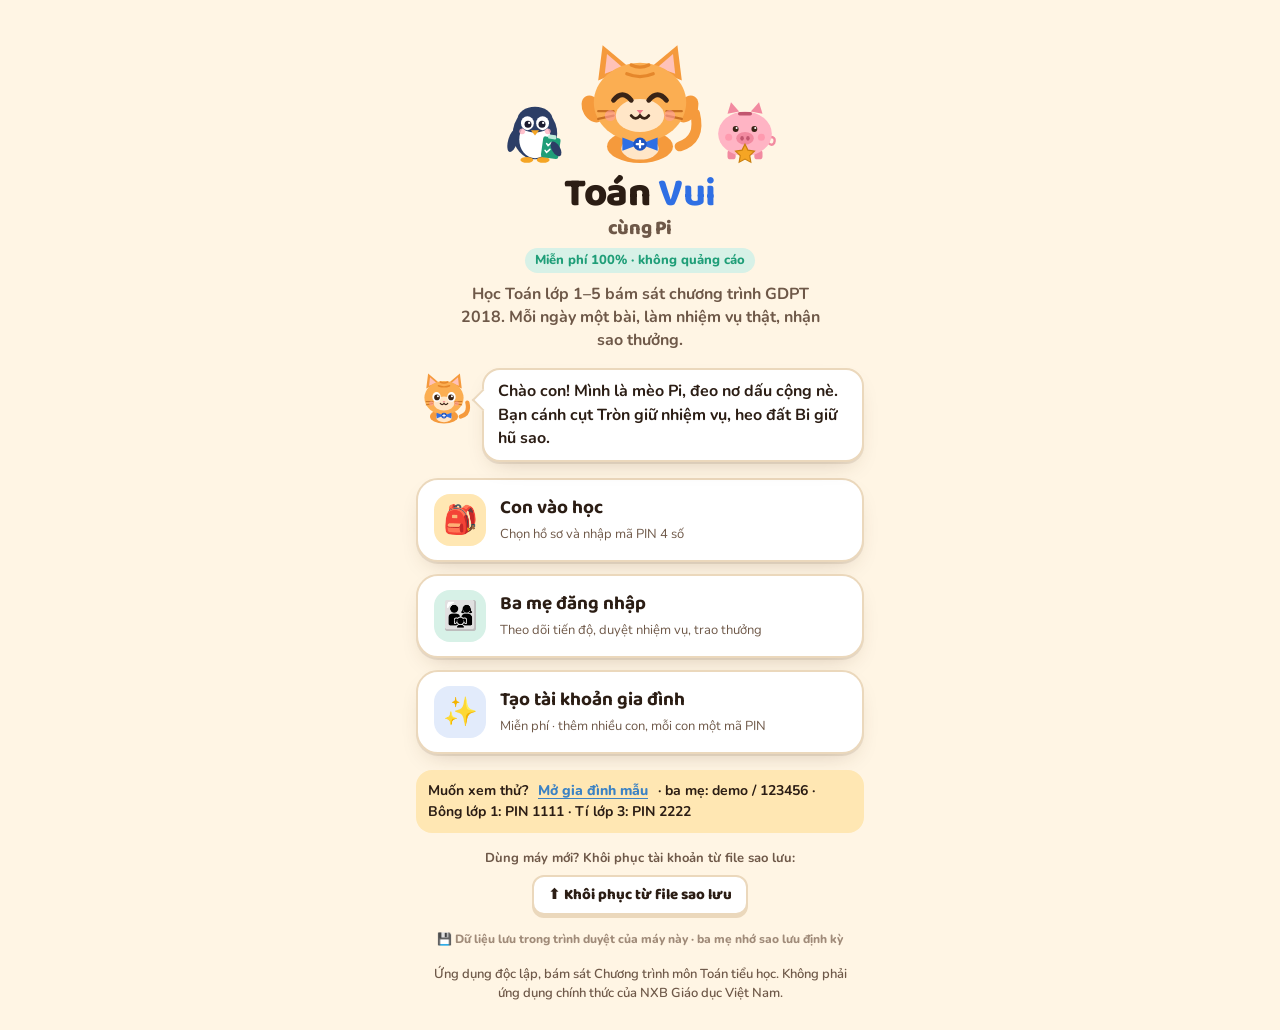
==== index.html @ 1ff0432c "Xây dựng web app Toán Vui cùng Pi: học Toán lớp 1–5 theo chương trình GDPT 2018 - Lộ trình 206 bài t" ====
<!doctype html><html lang="vi"><head><meta charset="utf-8">
<meta name="viewport" content="width=device-width,initial-scale=1,viewport-fit=cover">
<title>Toán Vui cùng Pi</title>
<meta name="description" content="Học Toán tiểu học lớp 1–5 bám sát Chương trình GDPT 2018: bài học tuần tự, nhiệm vụ thực tế, sao thưởng. Miễn phí, ứng dụng độc lập.">
<meta name="theme-color" content="#FFF5E4"><meta name="apple-mobile-web-app-capable" content="yes"><meta name="mobile-web-app-capable" content="yes">
<link rel="icon" type="image/png" sizes="64x64" href="favicon.png"><link rel="icon" type="image/svg+xml" href="pi-cat.svg">
<link rel="apple-touch-icon" sizes="180x180" href="apple-touch-icon.png"><meta name="apple-mobile-web-app-title" content="Toán Vui"><meta name="apple-mobile-web-app-status-bar-style" content="default">
<link rel="manifest" href="manifest.webmanifest">
<link rel="preconnect" href="https://fonts.googleapis.com"><link rel="preconnect" href="https://fonts.gstatic.com" crossorigin>
<link rel="stylesheet" href="https://fonts.googleapis.com/css2?family=Baloo+2:wght@600;700;800&family=Nunito:wght@500;600;700;800&display=swap">
<link rel="stylesheet" href="css/app.css">
</head>
<body><div id="app"></div>
<noscript>Toán Vui cùng Pi cần bật JavaScript.</noscript>
<script src="js/curriculum.js"></script>
<script src="js/gen.js"></script>
<script src="js/mascots.js"></script>
<script src="js/donate.js"></script>
<script src="js/app.js"></script>
</body></html>
---- css/app.css ----
:root{padding-top:env(safe-area-inset-top,0px);padding-bottom:env(safe-area-inset-bottom,0px)}body{margin:0}img{max-width:100%}[hidden]{display:none!important}
/* Bố cục: một cột kiểu ứng dụng điện thoại (tối đa 480px), thanh tab dưới, mascot dẫn đường xuyên suốt. Phong cách đồng bộ với Lumi English. */
:root{
  --bg:#FFF5E4; --bg-2:#FCE9CC; --surface:#FFFFFF; --surface-2:#FFF1DA; --line:#EBD8BC;
  --ink:#2B1D14; --ink-2:#6E5848; --ink-3:#A08B79;
  --pri:#2F6FE4; --pri-ink:#FFFFFF; --gold:#F5A524; --gold-soft:#FFE7B3; --jade:#1F9E78; --jade-soft:#D7F1E7;
  --sky:#3B82C4; --sky-soft:#DCEBFA; --plum:#7C5CC4; --wrong:#E04F3A; --wrong-soft:#FDE1DA;
  --shadow:0 2px 0 rgba(84,52,20,.10),0 10px 24px -12px rgba(84,52,20,.28);
  --f-display:'Baloo 2','Nunito',system-ui,sans-serif;
  --f-body:'Nunito','Baloo 2',system-ui,-apple-system,'Segoe UI',sans-serif;
  --r-lg:22px; --r-md:16px; --r-sm:12px;
}
@media (prefers-color-scheme: dark){:root:not([data-theme="light"]){
  --bg:#1B1310; --bg-2:#241A15; --surface:#2A1F19; --surface-2:#33261E; --line:#4A3829;
  --ink:#FBEFDF; --ink-2:#D3BFAB; --ink-3:#9C8573;
  --pri:#7EA6FF; --pri-ink:#10172A; --gold:#FFC24D; --gold-soft:#4A3716; --jade:#3CC79A; --jade-soft:#173B30;
  --sky:#6AA8E6; --sky-soft:#1E3247; --plum:#A88CF0; --wrong:#FF7A63; --wrong-soft:#4A221B;
  --shadow:0 2px 0 rgba(0,0,0,.35),0 12px 26px -14px rgba(0,0,0,.6); color-scheme:dark}}
:root[data-theme="dark"]{
  --bg:#1B1310; --bg-2:#241A15; --surface:#2A1F19; --surface-2:#33261E; --line:#4A3829;
  --ink:#FBEFDF; --ink-2:#D3BFAB; --ink-3:#9C8573;
  --pri:#7EA6FF; --pri-ink:#10172A; --gold:#FFC24D; --gold-soft:#4A3716; --jade:#3CC79A; --jade-soft:#173B30;
  --sky:#6AA8E6; --sky-soft:#1E3247; --plum:#A88CF0; --wrong:#FF7A63; --wrong-soft:#4A221B;
  --shadow:0 2px 0 rgba(0,0,0,.35),0 12px 26px -14px rgba(0,0,0,.6); color-scheme:dark}

*{box-sizing:border-box}
html,body{height:100%}
body{background:var(--bg);color:var(--ink);font-family:var(--f-body);font-size:16px;line-height:1.45;-webkit-tap-highlight-color:transparent}
body::before{content:"";position:fixed;inset:0 0 auto;height:env(safe-area-inset-top,0px);z-index:10;background:var(--bg)}
button{font:inherit;color:inherit;cursor:pointer;border:0;background:none}
input,select{font:inherit;color:var(--ink)}
:focus-visible{outline:3px solid var(--sky);outline-offset:2px;border-radius:10px}
h1,h2,h3{font-family:var(--f-display);line-height:1.15;margin:0;text-wrap:balance}
p{margin:0}

#app{max-width:480px;margin:0 auto;min-height:100%;position:relative;padding-left:max(16px,env(safe-area-inset-left,0px));padding-right:max(16px,env(safe-area-inset-right,0px));padding-block:14px 110px;display:flex;flex-direction:column;gap:16px}
#app.bare{padding-bottom:28px}

/* ===== mascot ===== */
.mascot{display:block;flex:none}
.bob{animation:bob 2.6s ease-in-out infinite}
@keyframes bob{0%,100%{transform:translateY(0)}50%{transform:translateY(-4px)}}
@keyframes pop{0%{transform:scale(.3);opacity:0}70%{transform:scale(1.15)}100%{transform:scale(1);opacity:1}}
@keyframes shake{0%,100%{transform:translateX(0)}20%,60%{transform:translateX(-7px)}40%,80%{transform:translateX(7px)}}
@keyframes rise{from{transform:translateY(12px);opacity:.0}to{transform:none;opacity:1}}
@media (prefers-reduced-motion:reduce){*{animation:none!important;transition:none!important}}

.bubble{position:relative;background:var(--surface);border:2px solid var(--line);border-radius:18px;padding:10px 14px;font-weight:700;box-shadow:var(--shadow)}
.bubble::before{content:"";position:absolute;left:-9px;top:22px;width:14px;height:14px;background:var(--surface);border-left:2px solid var(--line);border-bottom:2px solid var(--line);transform:rotate(45deg)}
.say{display:flex;align-items:flex-start;gap:10px}
.say .bubble{flex:1;min-width:0}

/* ===== shared ===== */
.card{background:var(--surface);border:2px solid var(--line);border-radius:var(--r-lg);padding:16px;box-shadow:var(--shadow)}
.row{display:flex;align-items:center;gap:10px}
.between{justify-content:space-between}
.wrap{flex-wrap:wrap}
.stack{display:flex;flex-direction:column;gap:12px}
.muted{color:var(--ink-2)}
.tiny{font-size:13px}
.eyebrow{font-family:var(--f-display);font-weight:700;font-size:13px;letter-spacing:.08em;text-transform:uppercase;color:var(--ink-3)}
.h1{font-size:30px;font-weight:800}
.h2{font-size:22px;font-weight:800}
.h3{font-size:18px;font-weight:700}
.num{font-variant-numeric:tabular-nums}
.btn{display:inline-flex;align-items:center;justify-content:center;gap:8px;min-height:52px;padding:0 20px;border-radius:16px;font-family:var(--f-display);font-weight:800;font-size:18px;background:var(--pri);color:var(--pri-ink);box-shadow:0 4px 0 color-mix(in srgb,var(--pri) 70%,#000);transition:transform .08s}
.btn:active{transform:translateY(3px);box-shadow:0 1px 0 color-mix(in srgb,var(--pri) 70%,#000)}
.btn.block{width:100%}
.btn.jade{background:var(--jade);color:#fff;box-shadow:0 4px 0 color-mix(in srgb,var(--jade) 65%,#000)}
.btn.gold{background:var(--gold);color:#2B1D14;box-shadow:0 4px 0 color-mix(in srgb,var(--gold) 65%,#000)}
.btn.ghost{background:var(--surface);color:var(--ink);border:2px solid var(--line);box-shadow:0 3px 0 var(--line)}
.btn.sm{min-height:40px;font-size:15px;padding:0 14px;border-radius:12px}
.btn[disabled]{opacity:.45;pointer-events:none}
.link{color:var(--sky);font-weight:800;text-decoration:underline;text-underline-offset:3px}
.pill{display:inline-flex;align-items:center;gap:5px;padding:3px 10px;border-radius:999px;font-size:13px;font-weight:800;background:var(--surface-2);color:var(--ink-2);white-space:nowrap}
.pill.gold{background:var(--gold-soft);color:color-mix(in srgb,var(--gold) 55%,var(--ink))}
.pill.jade{background:var(--jade-soft);color:var(--jade)}
.pill.red{background:color-mix(in srgb,var(--pri) 14%,var(--surface));color:var(--pri)}
.field{display:flex;flex-direction:column;gap:6px}
.field label{font-weight:800;font-size:14px;color:var(--ink-2)}
.input{min-height:50px;border-radius:14px;border:2px solid var(--line);background:var(--surface);padding:0 14px;width:100%}
.input:focus{border-color:var(--sky);outline:none}
.err{color:var(--wrong);font-weight:700;font-size:14px}
.chips{display:flex;gap:8px;flex-wrap:wrap}
.chip{min-height:42px;padding:0 14px;border-radius:12px;border:2px solid var(--line);background:var(--surface);font-weight:800}
.chip.on{border-color:var(--c,var(--pri));background:color-mix(in srgb,var(--c,var(--pri)) 14%,var(--surface));color:var(--c,var(--pri))}
.divider{height:2px;background:var(--line);border-radius:2px}
.toast{position:fixed;left:50%;bottom:calc(96px + env(safe-area-inset-bottom,0px));transform:translateX(-50%);background:var(--ink);color:var(--bg);padding:10px 16px;border-radius:14px;font-weight:800;z-index:60;max-width:calc(100% - 32px);text-align:center;animation:rise .25s}

/* ===== welcome ===== */
.hero{display:flex;flex-direction:column;align-items:center;text-align:center;gap:10px;padding-top:18px}
.brand{font-family:var(--f-display);font-weight:800;font-size:40px;letter-spacing:-.01em;line-height:1}
.brand b{color:var(--pri)}
.cast{display:flex;align-items:flex-end;justify-content:center;gap:4px}
.choice{display:flex;align-items:center;gap:14px;text-align:left;padding:14px 16px;border-radius:var(--r-lg);background:var(--surface);border:2px solid var(--line);box-shadow:var(--shadow);width:100%}
.choice .ic{width:52px;height:52px;border-radius:16px;display:grid;place-items:center;font-size:28px;flex:none;background:var(--surface-2)}
.choice b{font-family:var(--f-display);font-size:19px;display:block}

/* ===== PIN ===== */
.profiles{display:grid;grid-template-columns:repeat(3,1fr);gap:12px}
.prof{display:flex;flex-direction:column;align-items:center;gap:6px;padding:14px 6px;border-radius:var(--r-lg);background:var(--surface);border:2px solid var(--line);box-shadow:var(--shadow);font-weight:800}
.ava{width:64px;height:64px;border-radius:50%;display:grid;place-items:center;font-size:36px;background:var(--ac,var(--surface-2));flex:none}
.ava.sm{width:42px;height:42px;font-size:24px}
.ava.xs{width:32px;height:32px;font-size:18px}
.dots{display:flex;gap:14px;justify-content:center;margin:6px 0}
.dots i{width:18px;height:18px;border-radius:50%;border:3px solid var(--ink-3)}
.dots i.on{background:var(--pri);border-color:var(--pri)}
.dots.bad{animation:shake .35s}
.pad{display:grid;grid-template-columns:repeat(3,1fr);gap:10px;max-width:300px;margin:0 auto;width:100%}
.pad button{height:62px;border-radius:18px;background:var(--surface);border:2px solid var(--line);font-family:var(--f-display);font-size:26px;font-weight:800;box-shadow:0 3px 0 var(--line)}
.pad button:active{transform:translateY(2px);box-shadow:none}

/* ===== child header ===== */
.topbar{display:flex;align-items:center;gap:10px;position:sticky;top:env(safe-area-inset-top,0px);z-index:5;background:var(--bg);padding-block:6px}
.topbar .who{flex:1;min-width:0}
.topbar .who b{font-family:var(--f-display);font-size:19px;display:block;line-height:1.1;white-space:nowrap;overflow:hidden;text-overflow:ellipsis}
.statpill{display:inline-flex;align-items:center;gap:4px;padding:6px 10px;border-radius:999px;background:var(--surface);border:2px solid var(--line);font-weight:800;font-size:15px;font-variant-numeric:tabular-nums}

/* ===== world + path ===== */
.world{border-radius:var(--r-lg);padding:16px;color:#fff;background:var(--c);position:relative;overflow:hidden;display:flex;gap:12px;align-items:center}
.world::after{content:"";position:absolute;right:-30px;top:-30px;width:140px;height:140px;border-radius:50%;background:rgba(255,255,255,.12)}
.world .t{font-family:var(--f-display);font-weight:800;font-size:24px;line-height:1.05}
.world .s{font-weight:700;opacity:.92;font-size:14px}
.world .bar{height:10px;border-radius:10px;background:rgba(255,255,255,.3);overflow:hidden;margin-top:8px}
.world .bar i{display:block;height:100%;background:#fff;border-radius:10px}
.gradebar{display:flex;gap:6px;overflow-x:auto;padding-bottom:2px}
.gradebar .chip{flex:none}
.path{display:flex;flex-direction:column;align-items:center;gap:20px;padding:14px 0 10px}
.book{align-self:stretch;display:flex;align-items:center;gap:10px;margin:8px 0 2px}
.book::before,.book::after{content:"";flex:1;height:2px;background:var(--line)}
.book span{font-family:var(--f-display);font-weight:800;color:var(--ink-3);font-size:14px;letter-spacing:.06em;text-transform:uppercase}
.node{display:flex;flex-direction:column;align-items:center;gap:4px;transform:translateX(calc(var(--x,0) * 1px));width:150px}
.node .disc{width:78px;height:78px;border-radius:50%;display:grid;place-items:center;font-size:34px;background:var(--c);box-shadow:0 6px 0 color-mix(in srgb,var(--c) 62%,#000);position:relative;transition:transform .1s}
.node:active .disc{transform:translateY(4px);box-shadow:0 2px 0 color-mix(in srgb,var(--c) 62%,#000)}
.node.review .disc{border-radius:24px;background:var(--gold);box-shadow:0 6px 0 color-mix(in srgb,var(--gold) 60%,#000)}
.node.locked .disc{background:var(--surface-2);box-shadow:0 6px 0 var(--line);filter:grayscale(1);opacity:.75}
.node.current .disc{outline:5px solid color-mix(in srgb,var(--c) 35%,transparent);outline-offset:4px}
.node .no{position:absolute;bottom:-6px;right:-6px;background:var(--surface);color:var(--ink);border:2px solid var(--line);border-radius:999px;font-size:12px;font-weight:800;padding:0 7px;font-family:var(--f-display)}
.node .lbl{font-weight:800;font-size:14px;text-align:center;line-height:1.2}
.node .st{font-size:13px;letter-spacing:1px;color:var(--gold);font-weight:800}
.node .here{position:absolute;top:-30px;left:50%;transform:translateX(-50%);background:var(--surface);border:2px solid var(--line);border-radius:10px;padding:0 8px;font-size:12px;font-weight:800;white-space:nowrap;color:var(--ink)}

/* ===== sheet ===== */
.scrim{position:fixed;inset:0;background:rgba(30,18,10,.45);z-index:40;display:flex;align-items:flex-end;justify-content:center;animation:rise .15s}
.sheet{background:var(--bg);width:100%;max-width:480px;max-height:88%;overflow:auto;border-radius:26px 26px 0 0;padding:18px max(16px,env(safe-area-inset-right,0px)) calc(22px + env(safe-area-inset-bottom,0px)) max(16px,env(safe-area-inset-left,0px));display:flex;flex-direction:column;gap:14px}
.sheet .grip{width:48px;height:5px;border-radius:5px;background:var(--line);align-self:center}
.lessonrow{display:flex;align-items:center;gap:12px;padding:12px;border-radius:var(--r-md);background:var(--surface);border:2px solid var(--line);text-align:left;width:100%}
.lessonrow .ic{width:46px;height:46px;border-radius:14px;display:grid;place-items:center;font-size:24px;background:var(--surface-2);flex:none}
.lessonrow .tx{flex:1;min-width:0}
.lessonrow .tx b{display:block;font-family:var(--f-display);font-size:17px}
.lessonrow[disabled]{opacity:.5}
.vocab{display:flex;flex-wrap:wrap;gap:6px}
.vocab span{background:var(--surface);border:2px solid var(--line);border-radius:10px;padding:2px 8px;font-weight:700;font-size:14px}

/* ===== tabbar ===== */
.tabbar{position:fixed;left:0;right:0;bottom:0;z-index:30;display:flex;justify-content:center;background:var(--surface);border-top:2px solid var(--line);padding:6px max(10px,env(safe-area-inset-right,0px)) calc(6px + env(safe-area-inset-bottom,0px)) max(10px,env(safe-area-inset-left,0px))}
.tabbar .in{display:flex;width:100%;max-width:480px;justify-content:space-around}
.tab{display:flex;flex-direction:column;align-items:center;gap:1px;padding:6px 8px;border-radius:14px;font-weight:800;font-size:12px;color:var(--ink-3);min-width:64px}
.tab .i{font-size:24px;line-height:1;filter:grayscale(.8);opacity:.75}
.tab.on{color:var(--pri);background:color-mix(in srgb,var(--pri) 10%,transparent)}
.tab.on .i{filter:none;opacity:1}
.tab .dot{position:absolute}

/* ===== lesson player ===== */
.player{min-height:100%;display:flex;flex-direction:column;gap:16px;padding-bottom:150px}
.ptop{display:flex;align-items:center;gap:12px;position:sticky;top:env(safe-area-inset-top,0px);background:var(--bg);padding-block:6px;z-index:5}
.x{width:44px;height:44px;border-radius:14px;display:grid;place-items:center;font-size:22px;font-weight:800;color:var(--ink-3)}
.prog{flex:1;height:16px;border-radius:16px;background:var(--surface-2);border:2px solid var(--line);overflow:hidden}
.prog i{display:block;height:100%;background:var(--jade);border-radius:16px;transition:width .3s}
.qtitle{font-family:var(--f-display);font-weight:800;font-size:22px}
.flash{display:flex;flex-direction:column;align-items:center;gap:6px;text-align:center;padding:26px 16px;animation:rise .25s}
.big{font-size:96px;line-height:1.1}
.glyph{display:inline-grid;place-items:center;min-width:1.6em;padding:0 .2em;height:1.3em;border-radius:.3em;background:var(--gold-soft);color:color-mix(in srgb,var(--gold) 45%,var(--ink));font-family:var(--f-display);font-weight:800;line-height:1;font-size:.7em}
.big .glyph{font-size:64px}
.word{font-family:var(--f-display);font-weight:800;font-size:40px;line-height:1.1}
.mean{font-size:18px;color:var(--ink-2);font-weight:700}
.speak{display:inline-flex;align-items:center;gap:8px;min-height:48px;padding:0 16px;border-radius:14px;background:var(--sky);color:#fff;font-weight:800;box-shadow:0 4px 0 color-mix(in srgb,var(--sky) 60%,#000)}
.speak.round{width:96px;height:96px;border-radius:50%;justify-content:center;font-size:42px;padding:0}
.speak.sm{min-height:40px;padding:0 12px}
.opts{display:grid;grid-template-columns:1fr 1fr;gap:12px}
.opts.one{grid-template-columns:1fr}
.opt{min-height:96px;border-radius:var(--r-lg);background:var(--surface);border:2px solid var(--line);box-shadow:0 4px 0 var(--line);font-weight:800;font-size:19px;padding:10px;display:flex;flex-direction:column;align-items:center;justify-content:center;gap:4px;text-align:center}
.opt.pic{font-size:54px}
.opt.pic .glyph{font-size:40px}
.opts.one .opt{min-height:60px;font-size:17px;justify-content:flex-start;flex-direction:row;text-align:left;padding:12px 16px}
.opt.ok{border-color:var(--jade);background:var(--jade-soft);box-shadow:0 4px 0 var(--jade)}
.opt.no{border-color:var(--wrong);background:var(--wrong-soft);box-shadow:0 4px 0 var(--wrong);animation:shake .35s}
.opt[disabled]{pointer-events:none}
.sent{font-family:var(--f-display);font-weight:700;font-size:24px;line-height:1.3;text-align:center}
.sent .gap{display:inline-block;min-width:90px;border-bottom:4px solid var(--ink-3);margin:0 4px;color:var(--jade)}
.tray{min-height:64px;border-radius:var(--r-md);border:2px dashed var(--line);padding:8px;display:flex;flex-wrap:wrap;gap:8px;align-items:center;background:var(--surface-2)}
.tray.ok{border-color:var(--jade);background:var(--jade-soft)}
.tray.no{border-color:var(--wrong);background:var(--wrong-soft)}
.tiles{display:flex;flex-wrap:wrap;gap:8px;justify-content:center}
.tile{min-height:48px;min-width:48px;padding:0 12px;border-radius:12px;background:var(--surface);border:2px solid var(--line);box-shadow:0 3px 0 var(--line);font-family:var(--f-display);font-weight:800;font-size:20px}
.tile.used{visibility:hidden}
.feedback{position:fixed;left:0;right:0;bottom:0;z-index:20;display:flex;justify-content:center;padding:14px max(16px,env(safe-area-inset-right,0px)) calc(14px + env(safe-area-inset-bottom,0px)) max(16px,env(safe-area-inset-left,0px));background:var(--surface);border-top:2px solid var(--line)}
.feedback.ok{background:var(--jade-soft);border-color:var(--jade)}
.feedback.no{background:var(--wrong-soft);border-color:var(--wrong)}
.feedback .in{width:100%;max-width:448px;display:flex;flex-direction:column;gap:10px}
.feedback .msg{display:flex;align-items:center;gap:10px}
.feedback .msg b{font-family:var(--f-display);font-size:20px;display:block}
.feedback.ok .msg b{color:var(--jade)}
.feedback.no .msg b{color:var(--wrong)}

/* ===== result ===== */
.result{display:flex;flex-direction:column;align-items:center;text-align:center;gap:14px;padding-top:20px}
.stars3{display:flex;gap:8px;font-size:56px;line-height:1}
.stars3 span{animation:pop .5s both}
.stars3 span:nth-child(2){animation-delay:.15s}
.stars3 span:nth-child(3){animation-delay:.3s}
.stars3 .off{filter:grayscale(1);opacity:.25}
.statgrid{display:grid;grid-template-columns:repeat(3,1fr);gap:10px;width:100%}
.stat{background:var(--surface);border:2px solid var(--line);border-radius:var(--r-md);padding:10px 6px;text-align:center}
.stat b{display:block;font-family:var(--f-display);font-size:24px;font-variant-numeric:tabular-nums;line-height:1.1}
.stat span{font-size:12px;font-weight:800;color:var(--ink-3)}

/* ===== rewards ===== */
.jar{display:flex;gap:16px;align-items:center}
.ring{--p:0;width:132px;height:132px;border-radius:50%;flex:none;display:grid;place-items:center;background:conic-gradient(var(--gold) calc(var(--p)*1%),var(--surface-2) 0)}
.ring>div{width:104px;height:104px;border-radius:50%;background:var(--surface);display:grid;place-items:center;text-align:center}
.ring b{font-family:var(--f-display);font-size:30px;line-height:1;font-variant-numeric:tabular-nums}
.money{font-family:var(--f-display);font-weight:800;font-size:30px;color:var(--jade);font-variant-numeric:tabular-nums;line-height:1.1}
.badges{display:grid;grid-template-columns:repeat(3,1fr);gap:10px}
.badge{display:flex;flex-direction:column;align-items:center;gap:4px;padding:12px 6px;border-radius:var(--r-md);background:var(--surface);border:2px solid var(--line);text-align:center;font-weight:800;font-size:13px;line-height:1.2}
.badge .b{font-size:34px;line-height:1}
.badge.off{opacity:.45}
.badge.off .b{filter:grayscale(1)}
.ledger{display:flex;flex-direction:column}
.ledger .li{display:flex;align-items:center;gap:10px;padding:10px 0;border-bottom:2px solid var(--line)}
.ledger .li:last-child{border-bottom:0}
.ledger .li .tx{flex:1;min-width:0;font-weight:700}
.ledger .li .tx small{display:block;color:var(--ink-3);font-weight:700;font-size:12px}
.ledger .li .n{font-weight:800;color:color-mix(in srgb,var(--gold) 55%,var(--ink));font-variant-numeric:tabular-nums;white-space:nowrap}

/* ===== missions ===== */
.mission{display:flex;flex-direction:column;gap:10px;padding:14px;border-radius:var(--r-lg);background:var(--surface);border:2px solid var(--line);box-shadow:var(--shadow)}
.mission .hd{display:flex;align-items:center;gap:10px}
.mission .hd .ic{width:44px;height:44px;border-radius:14px;display:grid;place-items:center;font-size:24px;background:var(--surface-2);flex:none}
.mission .hd .tx{flex:1;min-width:0}
.mission .hd b{font-family:var(--f-display);font-size:16px;display:block;line-height:1.2}
.mission p{font-weight:600}

/* ===== parent ===== */
.pheader{display:flex;align-items:center;gap:12px;padding-block:6px}
.kid{display:flex;flex-direction:column;gap:12px}
.meter{height:14px;border-radius:14px;background:var(--surface-2);overflow:hidden;border:2px solid var(--line)}
.meter i{display:block;height:100%;background:var(--gold);border-radius:14px}
.bars{display:grid;grid-template-columns:repeat(7,1fr);gap:6px;align-items:end;height:90px}
.bars .b{display:flex;flex-direction:column;align-items:center;gap:4px;height:100%;justify-content:flex-end}
.bars .b i{display:block;width:100%;max-width:26px;border-radius:7px 7px 3px 3px;background:var(--sky);min-height:3px}
.bars .b.today i{background:var(--pri)}
.bars .b span{font-size:11px;font-weight:800;color:var(--ink-3)}
.kv{display:grid;grid-template-columns:repeat(3,1fr);gap:8px}
.kv div{background:var(--surface-2);border-radius:12px;padding:8px;text-align:center}
.kv b{display:block;font-family:var(--f-display);font-size:20px;font-variant-numeric:tabular-nums;line-height:1.1}
.kv span{font-size:12px;font-weight:800;color:var(--ink-3)}
.switch{width:56px;height:32px;border-radius:32px;background:var(--line);position:relative;flex:none;transition:background .15s}
.switch::after{content:"";position:absolute;top:4px;left:4px;width:24px;height:24px;border-radius:50%;background:#fff;transition:left .15s;box-shadow:0 1px 3px rgba(0,0,0,.3)}
.switch.on{background:var(--jade)}
.switch.on::after{left:28px}
.range{width:100%;accent-color:var(--gold)}
.table{width:100%;border-collapse:collapse;font-variant-numeric:tabular-nums}
.table th,.table td{text-align:left;padding:8px 4px;border-bottom:2px solid var(--line);font-size:14px}
.table th{color:var(--ink-3);font-size:12px;text-transform:uppercase;letter-spacing:.06em}
.table td.r,.table th.r{text-align:right}
.avpick{display:grid;grid-template-columns:repeat(6,1fr);gap:8px}
.avpick button{aspect-ratio:1;border-radius:14px;font-size:28px;border:2px solid var(--line);background:var(--surface);max-width:100%}
.avpick button.on{border-color:var(--pri);background:color-mix(in srgb,var(--pri) 12%,var(--surface))}
.demo{background:var(--gold-soft);border-radius:var(--r-md);padding:10px 12px;font-weight:700;font-size:14px;color:var(--ink)}
.sync{font-size:12px;font-weight:800;color:var(--ink-3);text-align:center}

/* ===== Toán Vui: thương hiệu ===== */
.brand span{display:block;font-size:20px;color:var(--ink-2);margin-top:4px}
.node .lbl{max-width:150px;display:-webkit-box;-webkit-line-clamp:2;-webkit-box-orient:vertical;overflow:hidden}
.book span{text-transform:none;letter-spacing:0;font-size:15px;text-align:center;max-width:70%}
.tipcard{background:var(--gold-soft);border-radius:var(--r-md);padding:12px 14px;font-weight:700}
.tipcard b{font-family:var(--f-display);display:block;margin-bottom:2px}

/* ===== màu cho hình vẽ SVG (đổi theo chế độ sáng/tối) ===== */
.f-ink{fill:var(--ink)}.f-surface{fill:var(--surface)}.f-pri{fill:var(--pri)}.f-sky{fill:var(--sky)}.f-sky-soft{fill:var(--sky-soft)}.f-gold{fill:var(--gold)}.f-gold-soft{fill:var(--gold-soft)}.f-jade{fill:var(--jade)}.f-plum{fill:var(--plum)}.f-wrong{fill:var(--wrong)}
.s-ink{stroke:var(--ink)}.s-ink3{stroke:var(--ink-3)}.s-pri{stroke:var(--pri)}.s-gold{stroke:var(--gold)}.s-line{stroke:var(--line)}.s-wrong{stroke:var(--wrong)}.s-surface{stroke:var(--surface)}
.t-ink{fill:var(--ink);font-family:var(--f-display)}.t-ink3{fill:var(--ink-3);font-family:var(--f-body)}.t-pri{fill:var(--pri);font-family:var(--f-display)}
.t-halo{paint-order:stroke;stroke:var(--surface);stroke-width:5px;stroke-linejoin:round}
.fig{display:block;margin:0 auto;height:auto}
.figwrap{display:flex;flex-direction:column;align-items:center;gap:8px;width:100%;overflow-x:auto}
.figbox{display:flex;justify-content:center;width:100%}
.figbox .fig{max-height:200px;width:auto;max-width:100%}

/* ===== câu hỏi ===== */
.qcard,.exq{animation:rise .25s}
.qtext{font-weight:800;font-size:19px;line-height:1.4}
.qtext .big,.qtext.big{font-family:var(--f-display);font-size:34px;display:inline-block;line-height:1.25}
.qtext b.big{display:block;text-align:center;margin:6px 0}
.num{font-variant-numeric:tabular-nums}
.objs{display:flex;flex-wrap:wrap;justify-content:center;gap:4px 6px;font-size:34px;line-height:1.15;max-width:340px;margin:0 auto}
.objs.inline{display:inline-flex;font-size:28px;max-width:none;margin:0}
.objs.empty{font-size:16px;font-weight:800;color:var(--ink-3);padding:18px}
.objs.big3{font-size:52px;gap:18px}
.objs .dim{opacity:.35}
.objs .cross{position:relative;opacity:.5}
.objs .cross::after{content:"";position:absolute;left:-2px;right:-2px;top:50%;height:4px;border-radius:4px;background:var(--wrong);transform:rotate(-35deg)}
.opsign{font-family:var(--f-display);font-size:30px;color:var(--pri)}
.shelf{width:120px;height:8px;border-radius:8px;background:var(--line);margin:4px 0}
.shapes{display:flex;flex-wrap:wrap;justify-content:center;gap:6px}
.shapes .fig{width:auto;height:58px;max-width:90px;margin:0}
.notes{display:flex;flex-wrap:wrap;gap:8px;justify-content:center}
.note{display:inline-grid;place-items:center;min-width:110px;height:56px;padding:0 10px;border-radius:10px;background:color-mix(in srgb,var(--nc) 22%,var(--surface));border:3px solid var(--nc);font-family:var(--f-display);font-weight:800;font-size:17px;color:var(--ink);box-shadow:inset 0 0 0 4px color-mix(in srgb,var(--nc) 10%,transparent)}
.picchart{display:flex;flex-direction:column;gap:6px;font-size:24px;width:100%}
.picchart p{font-size:12px}
.colop{display:inline-flex;flex-direction:column;align-items:flex-end;font-family:var(--f-display);font-weight:800;font-size:26px;line-height:1.15;background:var(--surface-2);border-radius:14px;padding:10px 18px;margin:0 auto;white-space:pre}
.colop i{font-style:normal;color:var(--pri);margin-right:6px}
.colop .ln{align-self:stretch;height:3px;background:var(--ink);border-radius:3px;margin:3px 0}
.fr{display:inline-flex;flex-direction:column;align-items:center;vertical-align:middle;line-height:1.05;margin:0 2px;font-weight:800}
.fr i{font-style:normal;padding:0 3px}
.fr i:first-child{border-bottom:3px solid currentColor}
.qtext .fr{font-size:.95em}
.big .fr,.ansbox .fr{font-size:.85em}
.opts.signs{grid-template-columns:repeat(3,1fr)}
.opts.signs .opt{font-size:40px;font-family:var(--f-display);min-height:80px}
.opt .fr{font-size:22px}

/* ===== nhập đáp án ===== */
.ansbox{display:flex;align-items:center;justify-content:center;gap:10px;min-height:76px;border-radius:var(--r-lg);border:3px dashed var(--line);background:var(--surface);font-family:var(--f-display);font-weight:800;font-size:36px;padding:6px 14px}
.ansbox .ph{color:var(--ink-3)}
.ansbox .u{font-size:20px;color:var(--ink-2)}
.ansbox.ok{border-style:solid;border-color:var(--jade);background:var(--jade-soft);color:var(--jade)}
.ansbox.no{border-style:solid;border-color:var(--wrong);background:var(--wrong-soft);color:var(--wrong);animation:shake .35s}
.numpad{display:grid;grid-template-columns:repeat(3,1fr);gap:8px;max-width:340px;width:100%;margin:0 auto}
.numpad button{height:56px;border-radius:16px;background:var(--surface);border:2px solid var(--line);font-family:var(--f-display);font-size:26px;font-weight:800;box-shadow:0 3px 0 var(--line)}
.numpad button:active{transform:translateY(2px);box-shadow:none}

/* ===== bài giảng, ví dụ ===== */
.teach{display:flex;flex-direction:column;gap:10px;background:color-mix(in srgb,var(--pri) 8%,var(--surface));border-color:color-mix(in srgb,var(--pri) 30%,var(--line))}
.tipbig{font-size:19px;font-weight:700;line-height:1.5;margin-top:4px}
.teach .speak{align-self:flex-start}
.answerline{font-weight:800;font-size:18px;text-align:center}
.answerline b{color:var(--jade);font-family:var(--f-display);font-size:24px}
.exbox{background:var(--jade-soft);border-radius:var(--r-md);padding:10px 12px;font-weight:700}
.speak{background:var(--pri);box-shadow:0 4px 0 color-mix(in srgb,var(--pri) 60%,#000)}
.feedback .msg span{display:block;margin-top:2px;max-height:30vh;overflow:auto}
.player{padding-bottom:220px}
body.still .qcard,body.still .exq,body.still .flash{animation:none}
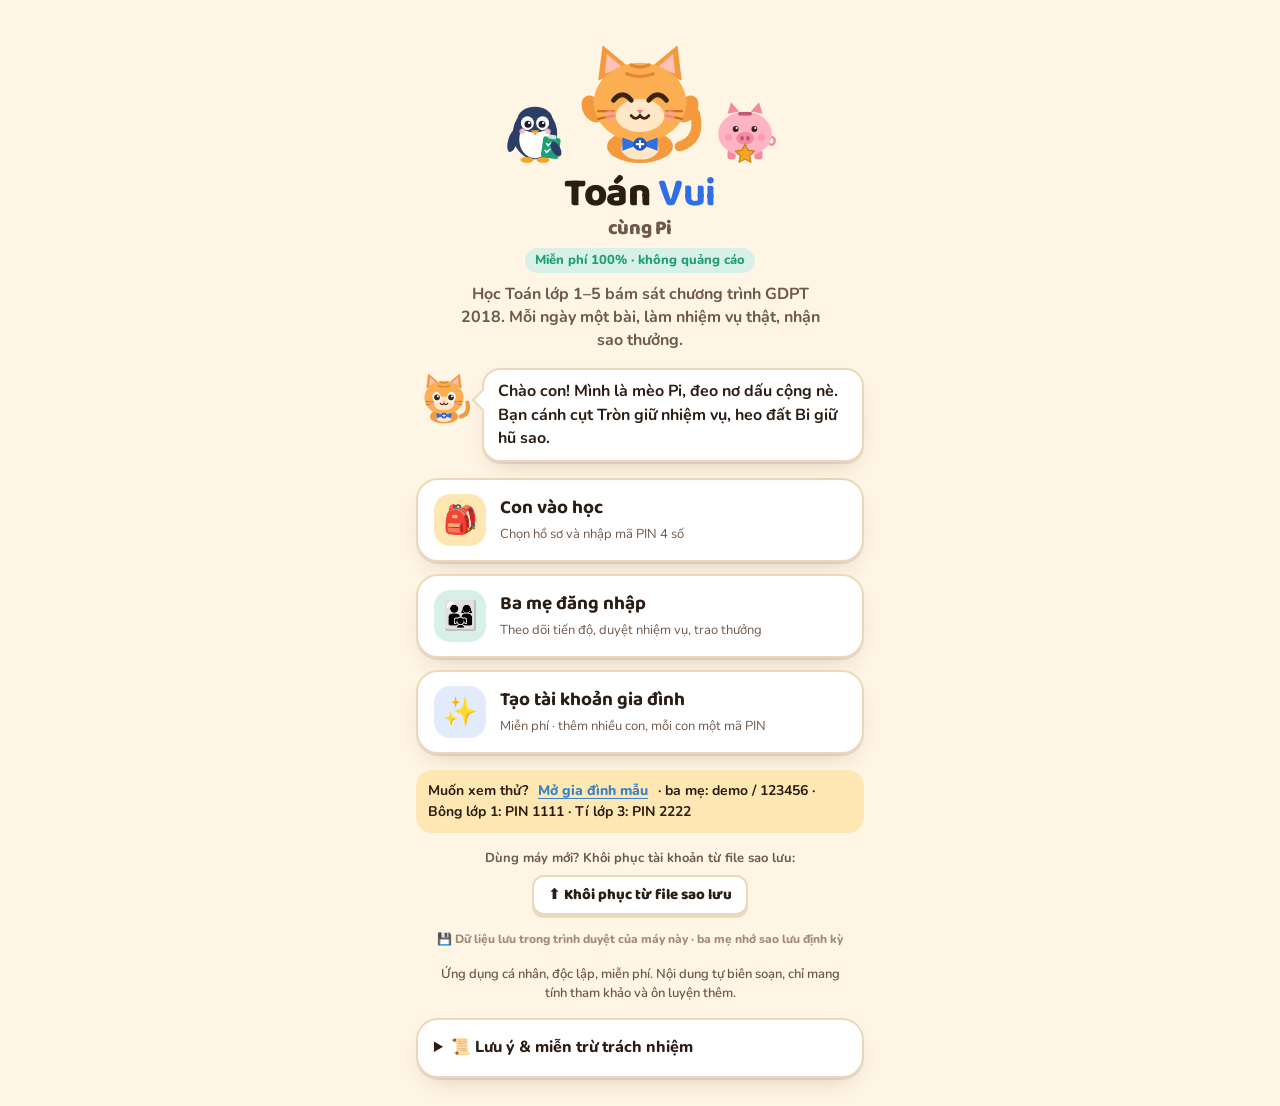
==== commit e3ea13bf: "Ủng hộ: mức 39k, 59k, 99k, Tuỳ tâm và nút tải mã QR - Đổi lời kêu gọi thành "Tiếp lửa để Team Mèo Pi" ====
--- a/index.html
+++ b/index.html
@@ -15,6 +15,7 @@
 <script src="js/curriculum.js"></script>
 <script src="js/gen.js"></script>
 <script src="js/mascots.js"></script>
+<script src="js/vendor/qrcode.js"></script>
 <script src="js/donate.js"></script>
 <script src="js/app.js"></script>
 </body></html>
--- a/css/app.css
+++ b/css/app.css
@@ -1,5 +1,5 @@
 :root{padding-top:env(safe-area-inset-top,0px);padding-bottom:env(safe-area-inset-bottom,0px)}body{margin:0}img{max-width:100%}[hidden]{display:none!important}
-/* Bố cục: một cột kiểu ứng dụng điện thoại (tối đa 480px), thanh tab dưới, mascot dẫn đường xuyên suốt. Phong cách đồng bộ với Lumi English. */
+/* Bố cục: một cột kiểu ứng dụng điện thoại (tối đa 480px), thanh tab dưới, mascot dẫn đường xuyên suốt. */
 :root{
   --bg:#FFF5E4; --bg-2:#FCE9CC; --surface:#FFFFFF; --surface-2:#FFF1DA; --line:#EBD8BC;
   --ink:#2B1D14; --ink-2:#6E5848; --ink-3:#A08B79;
@@ -341,3 +341,5 @@
 .feedback .msg span{display:block;margin-top:2px;max-height:30vh;overflow:auto}
 .player{padding-bottom:220px}
 body.still .qcard,body.still .exq,body.still .flash{animation:none}
+.donlv{display:grid;grid-template-columns:repeat(4,1fr);gap:8px}
+.donlv .chip{padding:0 4px;font-size:15px;white-space:nowrap}
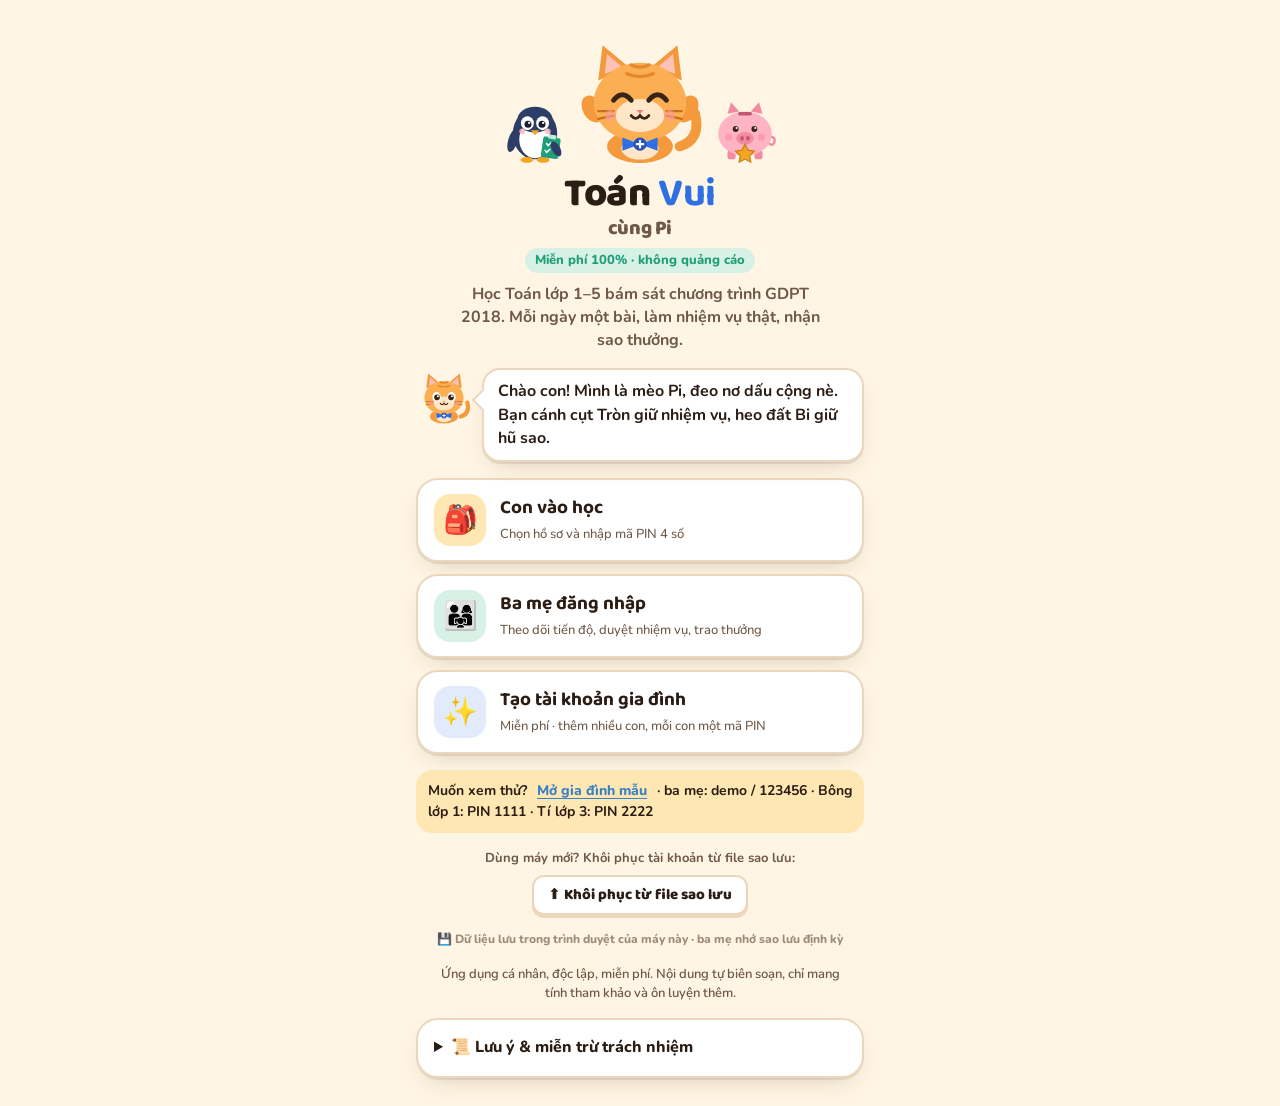
==== commit d4f4b789: "Thú cưng nuôi bằng việc học, Donate hiện sau 3 bài, nhúng phông chữ - Thú cưng: con chọn nuôi Rồng M" ====
--- a/index.html
+++ b/index.html
@@ -6,8 +6,9 @@
 <link rel="icon" type="image/png" sizes="64x64" href="favicon.png"><link rel="icon" type="image/svg+xml" href="pi-cat.svg">
 <link rel="apple-touch-icon" sizes="180x180" href="apple-touch-icon.png"><meta name="apple-mobile-web-app-title" content="Toán Vui"><meta name="apple-mobile-web-app-status-bar-style" content="default">
 <link rel="manifest" href="manifest.webmanifest">
-<link rel="preconnect" href="https://fonts.googleapis.com"><link rel="preconnect" href="https://fonts.gstatic.com" crossorigin>
-<link rel="stylesheet" href="https://fonts.googleapis.com/css2?family=Baloo+2:wght@600;700;800&family=Nunito:wght@500;600;700;800&display=swap">
+
+<link rel="preload" href="fonts/baloo2-latin.woff2" as="font" type="font/woff2" crossorigin><link rel="preload" href="fonts/nunito-latin.woff2" as="font" type="font/woff2" crossorigin>
+<link rel="stylesheet" href="css/fonts.css">
 <link rel="stylesheet" href="css/app.css">
 </head>
 <body><div id="app"></div>
@@ -15,6 +16,7 @@
 <script src="js/curriculum.js"></script>
 <script src="js/gen.js"></script>
 <script src="js/mascots.js"></script>
+<script src="js/pets.js"></script>
 <script src="js/vendor/qrcode.js"></script>
 <script src="js/donate.js"></script>
 <script src="js/app.js"></script>
--- a/css/fonts.css
+++ b/css/fonts.css
@@ -0,0 +1,191 @@
+/* Phông chữ nhúng sẵn trong ứng dụng (không tải từ máy chủ bên ngoài).
+   Baloo 2 và Nunito, giấy phép SIL Open Font License 1.1: xem fonts/OFL-*.txt */
+/* vietnamese */
+@font-face {
+  font-family: 'Baloo 2';
+  font-style: normal;
+  font-weight: 600;
+  font-display: swap;
+  src: url(../fonts/baloo2-vietnamese.woff2) format('woff2');
+  unicode-range: U+0102-0103, U+0110-0111, U+0128-0129, U+0168-0169, U+01A0-01A1, U+01AF-01B0, U+0300-0301, U+0303-0304, U+0308-0309, U+0323, U+0329, U+1EA0-1EF9, U+20AB;
+}
+/* latin-ext */
+@font-face {
+  font-family: 'Baloo 2';
+  font-style: normal;
+  font-weight: 600;
+  font-display: swap;
+  src: url(../fonts/baloo2-latin-ext.woff2) format('woff2');
+  unicode-range: U+0100-02BA, U+02BD-02C5, U+02C7-02CC, U+02CE-02D7, U+02DD-02FF, U+0304, U+0308, U+0329, U+1D00-1DBF, U+1E00-1E9F, U+1EF2-1EFF, U+2020, U+20A0-20AB, U+20AD-20C4, U+2113, U+2C60-2C7F, U+A720-A7FF;
+}
+/* latin */
+@font-face {
+  font-family: 'Baloo 2';
+  font-style: normal;
+  font-weight: 600;
+  font-display: swap;
+  src: url(../fonts/baloo2-latin.woff2) format('woff2');
+  unicode-range: U+0000-00FF, U+0131, U+0152-0153, U+02BB-02BC, U+02C6, U+02DA, U+02DC, U+0304, U+0308, U+0329, U+2000-206F, U+20AC, U+2122, U+2191, U+2193, U+2212, U+2215, U+FEFF, U+FFFD;
+}
+/* vietnamese */
+@font-face {
+  font-family: 'Baloo 2';
+  font-style: normal;
+  font-weight: 700;
+  font-display: swap;
+  src: url(../fonts/baloo2-vietnamese.woff2) format('woff2');
+  unicode-range: U+0102-0103, U+0110-0111, U+0128-0129, U+0168-0169, U+01A0-01A1, U+01AF-01B0, U+0300-0301, U+0303-0304, U+0308-0309, U+0323, U+0329, U+1EA0-1EF9, U+20AB;
+}
+/* latin-ext */
+@font-face {
+  font-family: 'Baloo 2';
+  font-style: normal;
+  font-weight: 700;
+  font-display: swap;
+  src: url(../fonts/baloo2-latin-ext.woff2) format('woff2');
+  unicode-range: U+0100-02BA, U+02BD-02C5, U+02C7-02CC, U+02CE-02D7, U+02DD-02FF, U+0304, U+0308, U+0329, U+1D00-1DBF, U+1E00-1E9F, U+1EF2-1EFF, U+2020, U+20A0-20AB, U+20AD-20C4, U+2113, U+2C60-2C7F, U+A720-A7FF;
+}
+/* latin */
+@font-face {
+  font-family: 'Baloo 2';
+  font-style: normal;
+  font-weight: 700;
+  font-display: swap;
+  src: url(../fonts/baloo2-latin.woff2) format('woff2');
+  unicode-range: U+0000-00FF, U+0131, U+0152-0153, U+02BB-02BC, U+02C6, U+02DA, U+02DC, U+0304, U+0308, U+0329, U+2000-206F, U+20AC, U+2122, U+2191, U+2193, U+2212, U+2215, U+FEFF, U+FFFD;
+}
+/* vietnamese */
+@font-face {
+  font-family: 'Baloo 2';
+  font-style: normal;
+  font-weight: 800;
+  font-display: swap;
+  src: url(../fonts/baloo2-vietnamese.woff2) format('woff2');
+  unicode-range: U+0102-0103, U+0110-0111, U+0128-0129, U+0168-0169, U+01A0-01A1, U+01AF-01B0, U+0300-0301, U+0303-0304, U+0308-0309, U+0323, U+0329, U+1EA0-1EF9, U+20AB;
+}
+/* latin-ext */
+@font-face {
+  font-family: 'Baloo 2';
+  font-style: normal;
+  font-weight: 800;
+  font-display: swap;
+  src: url(../fonts/baloo2-latin-ext.woff2) format('woff2');
+  unicode-range: U+0100-02BA, U+02BD-02C5, U+02C7-02CC, U+02CE-02D7, U+02DD-02FF, U+0304, U+0308, U+0329, U+1D00-1DBF, U+1E00-1E9F, U+1EF2-1EFF, U+2020, U+20A0-20AB, U+20AD-20C4, U+2113, U+2C60-2C7F, U+A720-A7FF;
+}
+/* latin */
+@font-face {
+  font-family: 'Baloo 2';
+  font-style: normal;
+  font-weight: 800;
+  font-display: swap;
+  src: url(../fonts/baloo2-latin.woff2) format('woff2');
+  unicode-range: U+0000-00FF, U+0131, U+0152-0153, U+02BB-02BC, U+02C6, U+02DA, U+02DC, U+0304, U+0308, U+0329, U+2000-206F, U+20AC, U+2122, U+2191, U+2193, U+2212, U+2215, U+FEFF, U+FFFD;
+}
+/* vietnamese */
+@font-face {
+  font-family: 'Nunito';
+  font-style: normal;
+  font-weight: 500;
+  font-display: swap;
+  src: url(../fonts/nunito-vietnamese.woff2) format('woff2');
+  unicode-range: U+0102-0103, U+0110-0111, U+0128-0129, U+0168-0169, U+01A0-01A1, U+01AF-01B0, U+0300-0301, U+0303-0304, U+0308-0309, U+0323, U+0329, U+1EA0-1EF9, U+20AB;
+}
+/* latin-ext */
+@font-face {
+  font-family: 'Nunito';
+  font-style: normal;
+  font-weight: 500;
+  font-display: swap;
+  src: url(../fonts/nunito-latin-ext.woff2) format('woff2');
+  unicode-range: U+0100-02BA, U+02BD-02C5, U+02C7-02CC, U+02CE-02D7, U+02DD-02FF, U+0304, U+0308, U+0329, U+1D00-1DBF, U+1E00-1E9F, U+1EF2-1EFF, U+2020, U+20A0-20AB, U+20AD-20C4, U+2113, U+2C60-2C7F, U+A720-A7FF;
+}
+/* latin */
+@font-face {
+  font-family: 'Nunito';
+  font-style: normal;
+  font-weight: 500;
+  font-display: swap;
+  src: url(../fonts/nunito-latin.woff2) format('woff2');
+  unicode-range: U+0000-00FF, U+0131, U+0152-0153, U+02BB-02BC, U+02C6, U+02DA, U+02DC, U+0304, U+0308, U+0329, U+2000-206F, U+20AC, U+2122, U+2191, U+2193, U+2212, U+2215, U+FEFF, U+FFFD;
+}
+/* vietnamese */
+@font-face {
+  font-family: 'Nunito';
+  font-style: normal;
+  font-weight: 600;
+  font-display: swap;
+  src: url(../fonts/nunito-vietnamese.woff2) format('woff2');
+  unicode-range: U+0102-0103, U+0110-0111, U+0128-0129, U+0168-0169, U+01A0-01A1, U+01AF-01B0, U+0300-0301, U+0303-0304, U+0308-0309, U+0323, U+0329, U+1EA0-1EF9, U+20AB;
+}
+/* latin-ext */
+@font-face {
+  font-family: 'Nunito';
+  font-style: normal;
+  font-weight: 600;
+  font-display: swap;
+  src: url(../fonts/nunito-latin-ext.woff2) format('woff2');
+  unicode-range: U+0100-02BA, U+02BD-02C5, U+02C7-02CC, U+02CE-02D7, U+02DD-02FF, U+0304, U+0308, U+0329, U+1D00-1DBF, U+1E00-1E9F, U+1EF2-1EFF, U+2020, U+20A0-20AB, U+20AD-20C4, U+2113, U+2C60-2C7F, U+A720-A7FF;
+}
+/* latin */
+@font-face {
+  font-family: 'Nunito';
+  font-style: normal;
+  font-weight: 600;
+  font-display: swap;
+  src: url(../fonts/nunito-latin.woff2) format('woff2');
+  unicode-range: U+0000-00FF, U+0131, U+0152-0153, U+02BB-02BC, U+02C6, U+02DA, U+02DC, U+0304, U+0308, U+0329, U+2000-206F, U+20AC, U+2122, U+2191, U+2193, U+2212, U+2215, U+FEFF, U+FFFD;
+}
+/* vietnamese */
+@font-face {
+  font-family: 'Nunito';
+  font-style: normal;
+  font-weight: 700;
+  font-display: swap;
+  src: url(../fonts/nunito-vietnamese.woff2) format('woff2');
+  unicode-range: U+0102-0103, U+0110-0111, U+0128-0129, U+0168-0169, U+01A0-01A1, U+01AF-01B0, U+0300-0301, U+0303-0304, U+0308-0309, U+0323, U+0329, U+1EA0-1EF9, U+20AB;
+}
+/* latin-ext */
+@font-face {
+  font-family: 'Nunito';
+  font-style: normal;
+  font-weight: 700;
+  font-display: swap;
+  src: url(../fonts/nunito-latin-ext.woff2) format('woff2');
+  unicode-range: U+0100-02BA, U+02BD-02C5, U+02C7-02CC, U+02CE-02D7, U+02DD-02FF, U+0304, U+0308, U+0329, U+1D00-1DBF, U+1E00-1E9F, U+1EF2-1EFF, U+2020, U+20A0-20AB, U+20AD-20C4, U+2113, U+2C60-2C7F, U+A720-A7FF;
+}
+/* latin */
+@font-face {
+  font-family: 'Nunito';
+  font-style: normal;
+  font-weight: 700;
+  font-display: swap;
+  src: url(../fonts/nunito-latin.woff2) format('woff2');
+  unicode-range: U+0000-00FF, U+0131, U+0152-0153, U+02BB-02BC, U+02C6, U+02DA, U+02DC, U+0304, U+0308, U+0329, U+2000-206F, U+20AC, U+2122, U+2191, U+2193, U+2212, U+2215, U+FEFF, U+FFFD;
+}
+/* vietnamese */
+@font-face {
+  font-family: 'Nunito';
+  font-style: normal;
+  font-weight: 800;
+  font-display: swap;
+  src: url(../fonts/nunito-vietnamese.woff2) format('woff2');
+  unicode-range: U+0102-0103, U+0110-0111, U+0128-0129, U+0168-0169, U+01A0-01A1, U+01AF-01B0, U+0300-0301, U+0303-0304, U+0308-0309, U+0323, U+0329, U+1EA0-1EF9, U+20AB;
+}
+/* latin-ext */
+@font-face {
+  font-family: 'Nunito';
+  font-style: normal;
+  font-weight: 800;
+  font-display: swap;
+  src: url(../fonts/nunito-latin-ext.woff2) format('woff2');
+  unicode-range: U+0100-02BA, U+02BD-02C5, U+02C7-02CC, U+02CE-02D7, U+02DD-02FF, U+0304, U+0308, U+0329, U+1D00-1DBF, U+1E00-1E9F, U+1EF2-1EFF, U+2020, U+20A0-20AB, U+20AD-20C4, U+2113, U+2C60-2C7F, U+A720-A7FF;
+}
+/* latin */
+@font-face {
+  font-family: 'Nunito';
+  font-style: normal;
+  font-weight: 800;
+  font-display: swap;
+  src: url(../fonts/nunito-latin.woff2) format('woff2');
+  unicode-range: U+0000-00FF, U+0131, U+0152-0153, U+02BB-02BC, U+02C6, U+02DA, U+02DC, U+0304, U+0308, U+0329, U+2000-206F, U+20AC, U+2122, U+2191, U+2193, U+2212, U+2215, U+FEFF, U+FFFD;
+}
--- a/css/app.css
+++ b/css/app.css
@@ -343,3 +343,34 @@
 body.still .qcard,body.still .exq,body.still .flash{animation:none}
 .donlv{display:grid;grid-template-columns:repeat(4,1fr);gap:8px}
 .donlv .chip{padding:0 4px;font-size:15px;white-space:nowrap}
+.ullist{display:flex;flex-direction:column;gap:6px}
+.ulT{font-family:var(--f-display);font-weight:800;color:var(--ink-2);margin-top:8px;font-size:15px}
+.ulrow{display:flex;align-items:center;gap:10px;padding:8px 10px;border-radius:var(--r-md);background:var(--surface);border:2px solid var(--line)}
+.ulrow.start{border-color:var(--pri)}
+.ulrow .ic{font-size:22px;flex:none;width:32px;text-align:center}
+.ulrow .tx{flex:1;min-width:0}.ulrow .tx b{display:block;font-size:14px;line-height:1.25}
+.switch[disabled]{opacity:.45;pointer-events:none}
+.sheet>*{flex-shrink:0}
+
+/* ===== thú cưng ===== */
+.petpick{display:grid;grid-template-columns:1fr 1fr;gap:12px}
+.petopt{display:flex;flex-direction:column;align-items:center;gap:4px;padding:12px 10px;border-radius:var(--r-lg);background:var(--surface);border:2px solid var(--line);box-shadow:var(--shadow);text-align:center}
+.petopt b{font-family:var(--f-display);font-size:18px}
+.petopt:active{transform:translateY(2px)}
+.petcard{display:flex;flex-direction:column;gap:12px;background:linear-gradient(180deg,color-mix(in srgb,var(--pc) 22%,var(--surface)) 0%,var(--surface) 70%)}
+.petstage{display:flex;justify-content:center;align-items:flex-end;min-height:150px;margin-top:-20px;position:relative}
+.petstage::after{content:"";position:absolute;bottom:4px;width:150px;height:16px;border-radius:50%;background:rgba(84,52,20,.12)}
+.petstage .mascot{position:relative;z-index:1}
+.evo{display:grid;grid-template-columns:repeat(3,1fr);gap:8px}
+.evo-i{display:flex;flex-direction:column;align-items:center;gap:2px;padding:8px 4px;border-radius:var(--r-md);background:var(--surface);border:2px solid var(--line);text-align:center}
+.evo-i b{font-size:13px;line-height:1.2}.evo-i span{font-size:11px;font-weight:800;color:var(--ink-3)}
+.evo-i.off .mascot{filter:brightness(0) opacity(.18)}
+.evo-i.cur{border-color:var(--jade);background:var(--jade-soft)}
+.petfeed{display:flex;gap:10px;align-items:center;width:100%;text-align:left}
+.petfeed.up{border-color:var(--gold);background:var(--gold-soft)}
+.petfeed b{font-family:var(--f-display);font-size:17px}
+.petfeed p{font-size:14px;margin:2px 0 6px}
+.eat{position:relative;flex:none}
+.eat .food{position:absolute;left:50%;top:44%;font-size:30px;animation:munch 1.6s ease-in .2s both;z-index:2}
+@keyframes munch{0%{transform:translate(-60px,-50px) scale(1);opacity:1}60%{transform:translate(-14px,4px) scale(.8);opacity:1}100%{transform:translate(-14px,10px) scale(0);opacity:0}}
+.tab .i .mascot{display:inline-block;vertical-align:middle}
